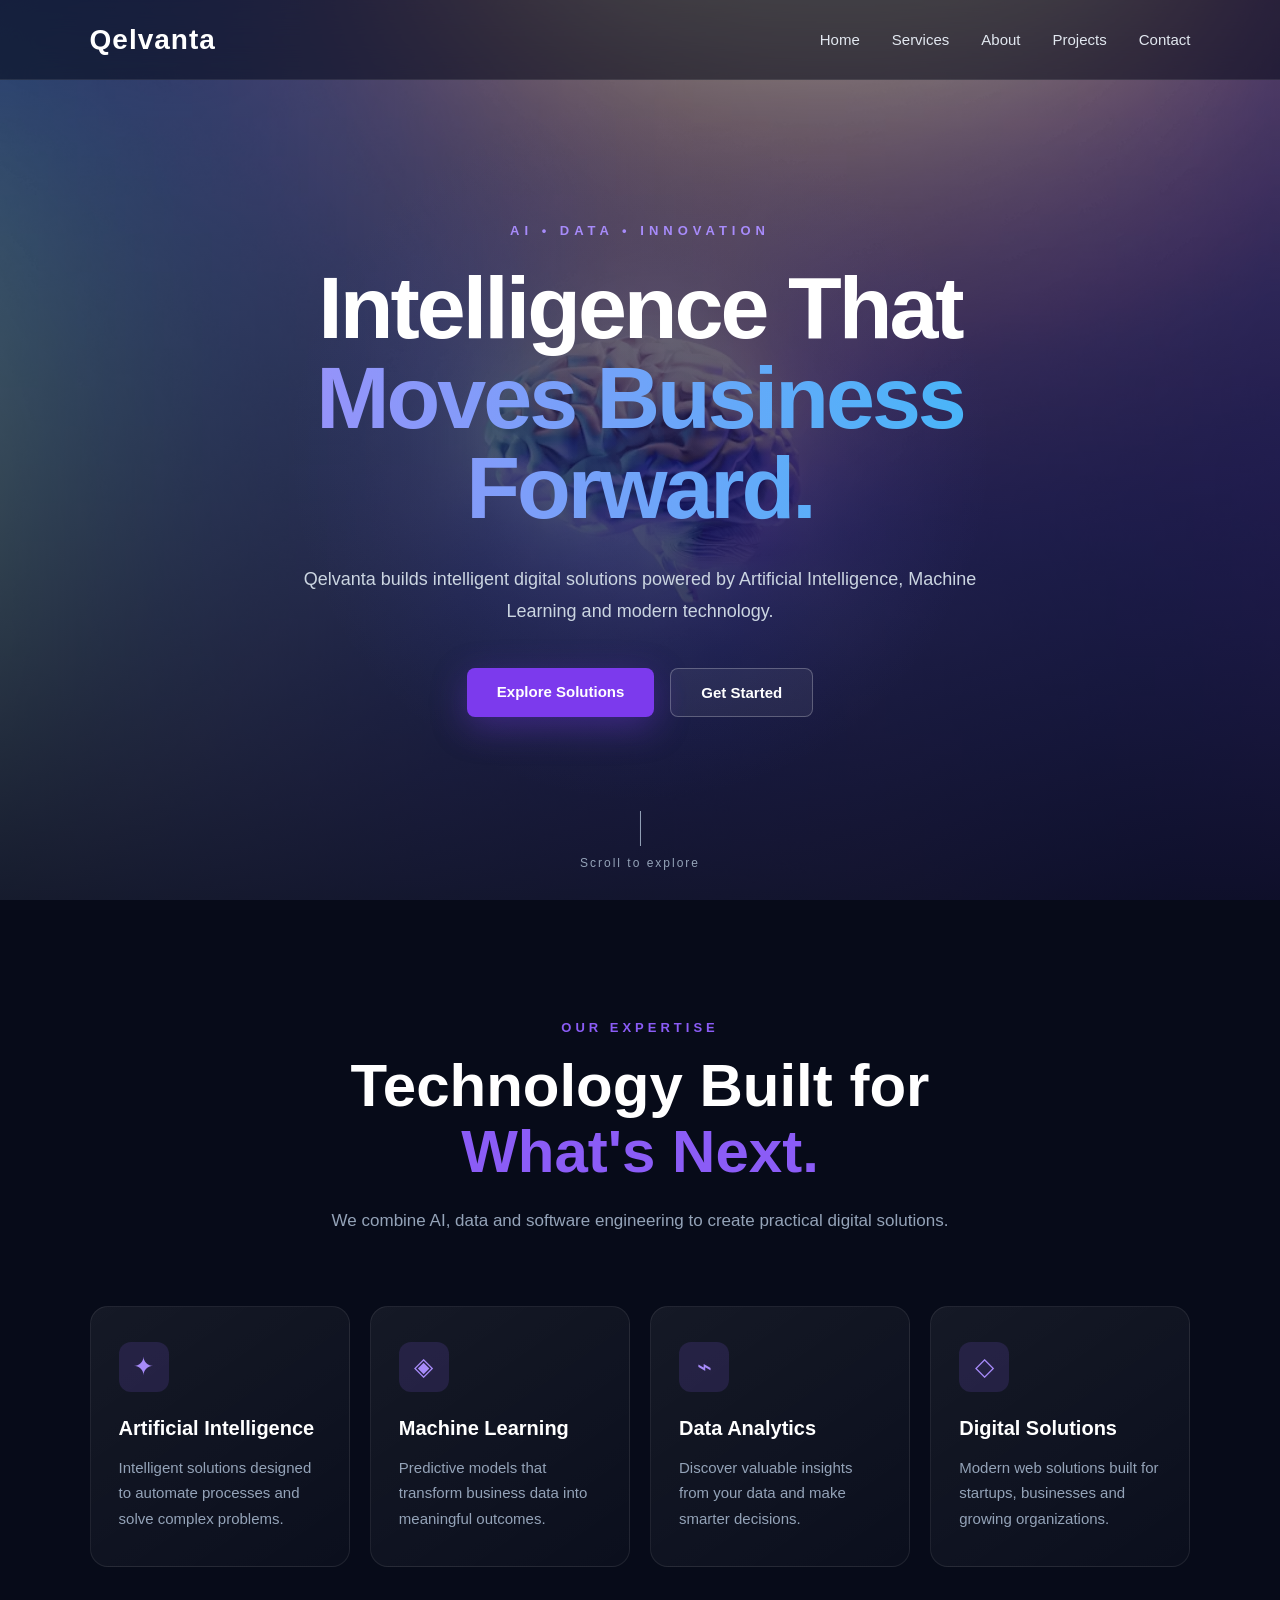
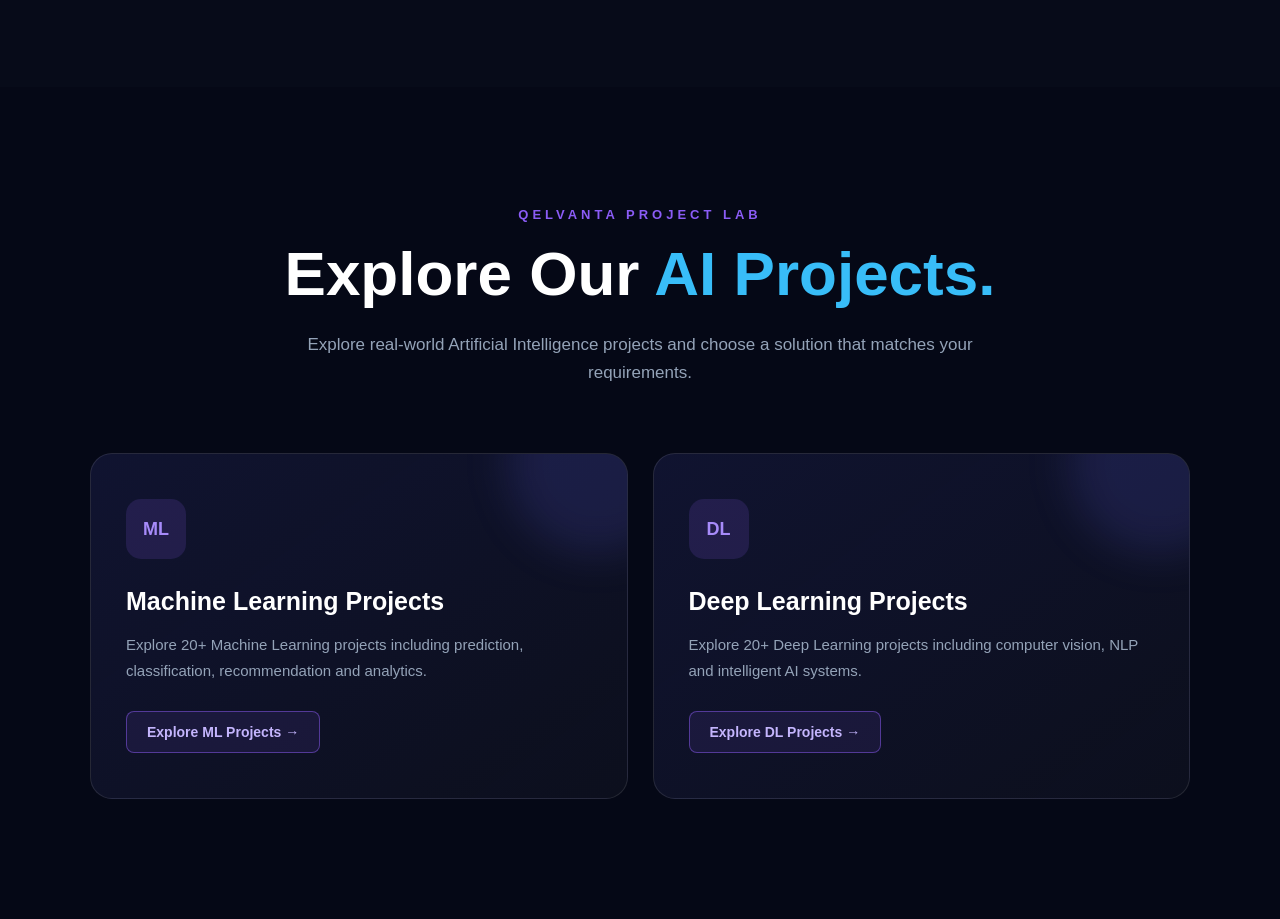
==== index.html @ 884d45b6 "Initial Qelvanta AI project" ====
<!DOCTYPE html>
<html lang="en">
<head>
    <meta charset="UTF-8">
    <meta name="viewport" content="width=device-width, initial-scale=1.0">

    <title>Qelvanta | AI Innovation</title>

    <link rel="stylesheet" href="style.css">
    <script src="script.js"></script>
</head>

<body>

    <!-- NAVBAR -->
    <nav class="navbar">

        <div class="logo">
            Qelvanta
        </div>

        <div class="nav-links">
            <a href="#home">Home</a>
            <a href="#services">Services</a>
            <a href="#about">About</a>
            <a href="#projects">Projects</a>
            <a href="#contact">Contact</a>
        </div>

    </nav>


    <!-- HERO -->
    <section class="hero" id="home">

        <div class="hero-overlay"></div>

        <div class="hero-content">

            <p class="eyebrow">
                AI • DATA • INNOVATION
            </p>

            <h1>
                Intelligence That
                <span>Moves Business Forward.</span>
            </h1>

            <p class="hero-description">
                Qelvanta builds intelligent digital solutions
                powered by Artificial Intelligence, Machine Learning
                and modern technology.
            </p>

            <div class="hero-buttons">

                <a href="#services" class="btn primary">
                    Explore Solutions
                </a>

                <a href="#contact" class="btn secondary">
                    Get Started
                </a>

            </div>

        </div>

        <div class="scroll-indicator">
            <span></span>
            Scroll to explore
        </div>

    </section>


    <!-- SERVICES -->
    <section class="services" id="services">

        <div class="section-heading">

            <p>OUR EXPERTISE</p>

            <h2>
                Technology Built for
                <span>What's Next.</span>
            </h2>

            <p class="section-description">
                We combine AI, data and software engineering
                to create practical digital solutions.
            </p>

        </div>


        <div class="service-grid">

            <div class="service-card">
                <div class="icon">✦</div>

                <h3>Artificial Intelligence</h3>

                <p>
                    Intelligent solutions designed to automate
                    processes and solve complex problems.
                </p>
            </div>


            <div class="service-card">
                <div class="icon">◈</div>

                <h3>Machine Learning</h3>

                <p>
                    Predictive models that transform business
                    data into meaningful outcomes.
                </p>
            </div>


            <div class="service-card">
                <div class="icon">⌁</div>

                <h3>Data Analytics</h3>

                <p>
                    Discover valuable insights from your data
                    and make smarter decisions.
                </p>
            </div>


            <div class="service-card">
                <div class="icon">◇</div>

                <h3>Digital Solutions</h3>

                <p>
                    Modern web solutions built for startups,
                    businesses and growing organizations.
                </p>
            </div>

        </div>

    </section>
<!-- AI PROJECT LAB -->

<section class="project-lab" id="projects">

    <div class="lab-heading">

        <p>QELVANTA PROJECT LAB</p>

        <h2>
            Explore Our
            <span>AI Projects.</span>
        </h2>

        <p class="lab-description">
            Explore real-world Artificial Intelligence projects
            and choose a solution that matches your requirements.
        </p>

    </div>


    <div class="project-category">

        <!-- Machine Learning -->

        <div class="project-box">

            <div class="project-box-icon">
                ML
            </div>

            <h3>Machine Learning Projects</h3>

            <p>
                Explore 20+ Machine Learning projects including
                prediction, classification, recommendation and analytics.
            </p>

            <button class="project-btn" onclick="openProjects('ml')">
                Explore ML Projects →
            </button>

        </div>


        <!-- Deep Learning -->

        <div class="project-box">

            <div class="project-box-icon">
                DL
            </div>

            <h3>Deep Learning Projects</h3>

            <p>
                Explore 20+ Deep Learning projects including
                computer vision, NLP and intelligent AI systems.
            </p>

            <button class="project-btn" onclick="openProjects('dl')">
                Explore DL Projects →
            </button>

        </div>

    </div>

</section>

    <script src="script.js"></script>

</body>
</html>
---- style.css ----
* {
    margin: 0;
    padding: 0;
    box-sizing: border-box;
}

html {
    scroll-behavior: smooth;
}

body {
    font-family: Arial, Helvetica, sans-serif;
    background: #050816;
    color: #ffffff;
}


/* ================= NAVBAR ================= */

.navbar {
    position: fixed;
    top: 0;
    left: 0;

    width: 100%;
    height: 80px;

    padding: 0 7%;

    display: flex;
    justify-content: space-between;
    align-items: center;

    z-index: 1000;

    background: rgba(5, 8, 22, 0.55);
    backdrop-filter: blur(16px);

    border-bottom: 1px solid rgba(255, 255, 255, 0.08);
}

.logo {
    font-size: 28px;
    font-weight: 700;
    letter-spacing: 1px;
}

.nav-links {
    display: flex;
    gap: 32px;
}

.nav-links a {
    color: #e2e8f0;
    text-decoration: none;

    font-size: 15px;

    transition: 0.3s ease;
}

.nav-links a:hover {
    color: #8b5cf6;
}


/* ================= HERO ================= */

.hero {
    position: relative;

    min-height: 100vh;

    display: flex;
    justify-content: center;
    align-items: center;

    text-align: center;

    padding: 120px 20px 80px;

    overflow: hidden;

    background-image: url("ai1.avif");
    background-size: cover;
    background-position: center;
    background-repeat: no-repeat;

    transition: background-image 1.2s ease-in-out;
}


/* Dark overlay */

.hero-overlay {
    position: absolute;

    inset: 0;

    background:
        radial-gradient(
            circle at center,
            rgba(99, 102, 241, 0.18),
            transparent 45%
        ),
        linear-gradient(
            rgba(3, 7, 18, 0.42),
            rgba(3, 7, 18, 0.88)
        );

    z-index: 1;
}


/* Hero content */

.hero-content {
    position: relative;

    z-index: 2;

    max-width: 950px;

    animation: heroAppear 1s ease forwards;
}

.eyebrow {
    margin-bottom: 25px;

    color: #a78bfa;

    font-size: 13px;
    font-weight: 700;

    letter-spacing: 5px;
}

.hero h1 {
    font-size: clamp(48px, 7vw, 88px);

    line-height: 1.02;

    letter-spacing: -3px;

    margin-bottom: 30px;
}

.hero h1 span {
    display: block;

    background: linear-gradient(
        90deg,
        #a78bfa,
        #38bdf8
    );

    -webkit-background-clip: text;
    -webkit-text-fill-color: transparent;
}

.hero-description {
    max-width: 700px;

    margin: auto;

    color: #cbd5e1;

    font-size: 18px;

    line-height: 1.8;
}


/* ================= BUTTONS ================= */

.hero-buttons {
    margin-top: 40px;

    display: flex;
    justify-content: center;

    gap: 16px;

    flex-wrap: wrap;
}

.btn {
    display: inline-block;

    padding: 15px 30px;

    border-radius: 8px;

    text-decoration: none;

    font-size: 15px;
    font-weight: 600;

    transition: 0.3s ease;
}

.primary {
    background: #7c3aed;

    color: white;

    box-shadow:
        0 10px 35px rgba(124, 58, 237, 0.35);
}

.primary:hover {
    transform: translateY(-4px);

    background: #8b5cf6;
}

.secondary {
    color: white;

    border: 1px solid rgba(255, 255, 255, 0.25);

    background: rgba(255, 255, 255, 0.06);

    backdrop-filter: blur(10px);
}

.secondary:hover {
    transform: translateY(-4px);

    background: rgba(255, 255, 255, 0.12);
}


/* ================= SCROLL ================= */

.scroll-indicator {
    position: absolute;

    bottom: 30px;

    left: 50%;

    transform: translateX(-50%);

    z-index: 2;

    color: #94a3b8;

    font-size: 12px;

    letter-spacing: 2px;

    display: flex;

    flex-direction: column;

    align-items: center;

    gap: 10px;
}

.scroll-indicator span {
    width: 1px;

    height: 35px;

    background: #94a3b8;
}


/* ================= SERVICES ================= */

.services {
    padding: 120px 7%;

    background: #070b19;
}

.section-heading {
    max-width: 750px;

    margin: 0 auto 70px;

    text-align: center;
}

.section-heading > p:first-child {
    color: #8b5cf6;

    font-size: 13px;

    font-weight: 700;

    letter-spacing: 4px;

    margin-bottom: 18px;
}

.section-heading h2 {
    font-size: clamp(38px, 5vw, 60px);

    line-height: 1.1;

    margin-bottom: 22px;
}

.section-heading h2 span {
    color: #8b5cf6;
}

.section-description {
    color: #94a3b8;

    font-size: 17px;

    line-height: 1.7;
}


/* Service cards */

.service-grid {
    max-width: 1200px;

    margin: auto;

    display: grid;

    grid-template-columns: repeat(4, 1fr);

    gap: 20px;
}

.service-card {
    padding: 35px 28px;

    min-height: 250px;

    border-radius: 18px;

    background:
        linear-gradient(
            145deg,
            rgba(255,255,255,0.06),
            rgba(255,255,255,0.02)
        );

    border: 1px solid rgba(255,255,255,0.08);

    transition: 0.35s ease;
}

.service-card:hover {
    transform: translateY(-10px);

    border-color: rgba(139, 92, 246, 0.7);

    box-shadow:
        0 20px 60px rgba(0,0,0,0.25);
}

.icon {
    width: 50px;
    height: 50px;

    display: flex;
    justify-content: center;
    align-items: center;

    margin-bottom: 25px;

    border-radius: 12px;

    background: rgba(139, 92, 246, 0.15);

    color: #a78bfa;

    font-size: 25px;
}

.service-card h3 {
    font-size: 20px;

    margin-bottom: 15px;
}

.service-card p {
    color: #94a3b8;

    font-size: 15px;

    line-height: 1.7;
}


/* ================= ANIMATION ================= */

@keyframes heroAppear {

    from {
        opacity: 0;
        transform: translateY(30px);
    }

    to {
        opacity: 1;
        transform: translateY(0);
    }
}


/* ================= TABLET ================= */

@media (max-width: 950px) {

    .service-grid {
        grid-template-columns: repeat(2, 1fr);
    }

}


/* ================= MOBILE ================= */

@media (max-width: 650px) {

    .navbar {
        height: 70px;

        padding: 0 5%;
    }

    .logo {
        font-size: 23px;
    }

    .nav-links {
        gap: 12px;
    }

    .nav-links a {
        font-size: 12px;
    }

    .hero {
        padding-left: 15px;
        padding-right: 15px;
    }

    .eyebrow {
        font-size: 10px;

        letter-spacing: 3px;
    }

    .hero h1 {
        letter-spacing: -1.5px;
    }

    .hero-description {
        font-size: 15px;
    }

    .service-grid {
        grid-template-columns: 1fr;
    }

    .services {
        padding: 90px 5%;
    }

}
/* ================= AI PROJECT LAB ================= */

.project-lab {
    padding: 120px 7%;
    background: #050816;
}

.lab-heading {
    max-width: 760px;
    margin: 0 auto 65px;
    text-align: center;
}

.lab-heading > p:first-child {
    color: #8b5cf6;
    font-size: 13px;
    font-weight: 700;
    letter-spacing: 4px;
    margin-bottom: 18px;
}

.lab-heading h2 {
    font-size: clamp(40px, 5vw, 62px);
    line-height: 1.1;
    margin-bottom: 22px;
}

.lab-heading h2 span {
    color: #38bdf8;
}

.lab-description {
    color: #94a3b8;
    font-size: 17px;
    line-height: 1.7;
}

.project-category {
    max-width: 1100px;
    margin: auto;

    display: grid;
    grid-template-columns: repeat(2, 1fr);
    gap: 25px;
}

.project-box {
    position: relative;

    padding: 45px 35px;

    min-height: 330px;

    border-radius: 22px;

    background:
        linear-gradient(
            145deg,
            rgba(99, 102, 241, 0.12),
            rgba(255, 255, 255, 0.03)
        );

    border: 1px solid rgba(255, 255, 255, 0.1);

    overflow: hidden;

    transition: 0.4s ease;
}

.project-box::before {
    content: "";

    position: absolute;

    width: 180px;
    height: 180px;

    top: -80px;
    right: -60px;

    border-radius: 50%;

    background: rgba(99, 102, 241, 0.15);

    filter: blur(20px);
}

.project-box:hover {
    transform: translateY(-10px);

    border-color: rgba(139, 92, 246, 0.7);

    box-shadow:
        0 25px 70px rgba(0, 0, 0, 0.35);
}

.project-box-icon {
    position: relative;

    width: 60px;
    height: 60px;

    display: flex;
    justify-content: center;
    align-items: center;

    margin-bottom: 28px;

    border-radius: 15px;

    background: rgba(139, 92, 246, 0.15);

    color: #a78bfa;

    font-size: 18px;
    font-weight: 700;
}

.project-box h3 {
    position: relative;

    font-size: 25px;

    margin-bottom: 16px;
}

.project-box p {
    position: relative;

    max-width: 470px;

    color: #94a3b8;

    font-size: 15px;

    line-height: 1.7;

    margin-bottom: 28px;
}

.project-btn {
    position: relative;

    padding: 12px 20px;

    border: 1px solid rgba(139, 92, 246, 0.5);

    border-radius: 8px;

    background: rgba(139, 92, 246, 0.1);

    color: #c4b5fd;

    font-size: 14px;
    font-weight: 600;

    cursor: pointer;

    transition: 0.3s ease;
}

.project-btn:hover {
    background: #7c3aed;
    color: white;

    transform: translateX(5px);
}


/* Mobile */

@media (max-width: 700px) {

    .project-lab {
        padding: 90px 5%;
    }

    .project-category {
        grid-template-columns: 1fr;
    }

    .project-box {
        padding: 35px 25px;
    }

}

/* ================= PROJECT LIST MODAL ================= */

.project-modal,
.project-details-modal {
    position: fixed;
    inset: 0;

    z-index: 9999;

    display: flex;
    justify-content: center;
    align-items: center;

    padding: 25px;

    background: rgba(2, 6, 23, 0.82);

    backdrop-filter: blur(12px);

    overflow-y: auto;
}


/* Project List */

.project-modal-content {
    width: min(900px, 100%);

    max-height: 85vh;

    padding: 45px;

    overflow-y: auto;

    border-radius: 24px;

    background: #080d20;

    border: 1px solid rgba(255, 255, 255, 0.1);

    box-shadow:
        0 30px 100px rgba(0, 0, 0, 0.5);
}


.modal-label {
    color: #8b5cf6;

    font-size: 12px;

    font-weight: 700;

    letter-spacing: 4px;

    margin-bottom: 15px;
}


.project-modal-content h2,
.project-details-content h2 {

    font-size: clamp(32px, 5vw, 48px);

    margin-bottom: 35px;
}


/* Project List Items */

.project-list {
    display: grid;

    grid-template-columns: 1fr 1fr;

    gap: 12px;
}


.project-item {

    display: flex;

    align-items: center;

    gap: 15px;

    width: 100%;

    padding: 17px 18px;

    border: 1px solid rgba(255, 255, 255, 0.08);

    border-radius: 12px;

    background: rgba(255, 255, 255, 0.03);

    color: white;

    text-align: left;

    cursor: pointer;

    transition: 0.3s ease;
}


.project-item span {
    color: #8b5cf6;

    font-size: 12px;

    font-weight: 700;
}


.project-item strong {
    flex: 1;

    font-size: 14px;
}


.project-item b {
    color: #94a3b8;

    transition: 0.3s ease;
}


.project-item:hover {

    transform: translateX(5px);

    border-color: rgba(139, 92, 246, 0.6);

    background: rgba(139, 92, 246, 0.1);
}


.project-item:hover b {
    color: #a78bfa;

    transform: translateX(4px);
}


/* ================= PROJECT DETAILS ================= */

.project-details-content {

    position: relative;

    width: min(700px, 100%);

    padding: 45px;

    border-radius: 24px;

    background: #080d20;

    border: 1px solid rgba(255, 255, 255, 0.1);

    box-shadow:
        0 30px 100px rgba(0, 0, 0, 0.5);
}


.project-details-content h2 {

    color: white;

    line-height: 1.15;
}


.detail-block {

    padding: 18px 0;

    border-bottom: 1px solid rgba(255, 255, 255, 0.07);
}


.detail-block h3 {

    margin-bottom: 8px;

    color: #c4b5fd;

    font-size: 15px;
}


.detail-block p {

    color: #94a3b8;

    font-size: 14px;

    line-height: 1.7;

    margin: 0;
}


/* Close Button */

.close-projects {

    position: absolute;

    top: 18px;

    right: 20px;

    width: 40px;

    height: 40px;

    border: 1px solid rgba(255, 255, 255, 0.1);

    border-radius: 50%;

    background: rgba(255, 255, 255, 0.05);

    color: white;

    font-size: 24px;

    cursor: pointer;

    transition: 0.3s ease;
}


.close-projects:hover {

    background: #7c3aed;

    transform: rotate(90deg);
}


/* Request Button */

.request-project-btn {

    width: 100%;

    margin-top: 30px;

    padding: 15px 20px;

    border: none;

    border-radius: 10px;

    background: linear-gradient(
        135deg,
        #7c3aed,
        #2563eb
    );

    color: white;

    font-size: 15px;

    font-weight: 700;

    cursor: pointer;

    transition: 0.3s ease;
}


.request-project-btn:hover {

    transform: translateY(-3px);

    box-shadow:
        0 12px 30px rgba(124, 58, 237, 0.3);
}


/* ================= MOBILE ================= */

@media (max-width: 700px) {

    .project-modal-content,
    .project-details-content {

        padding: 30px 22px;

    }

    .project-list {

        grid-template-columns: 1fr;

    }

    .project-modal-content h2,
    .project-details-content h2 {

        font-size: 32px;

        padding-right: 25px;

    }

}

/* ================= PROJECT REQUEST FORM ================= */

.request-modal {
    position: fixed;
    inset: 0;
    z-index: 10000;

    display: flex;
    justify-content: center;
    align-items: center;

    padding: 25px;

    background: rgba(2, 6, 23, 0.86);

    backdrop-filter: blur(14px);

    overflow-y: auto;
}


.request-content {
    position: relative;

    width: min(600px, 100%);

    padding: 45px;

    border-radius: 24px;

    background: #080d20;

    border: 1px solid rgba(255, 255, 255, 0.1);

    box-shadow:
        0 30px 100px rgba(0, 0, 0, 0.55);
}


.request-content h2 {
    color: white;

    font-size: 38px;

    margin-bottom: 12px;
}


.request-intro {
    color: #94a3b8;

    font-size: 14px;

    line-height: 1.7;

    margin-bottom: 30px;
}


.request-content form {
    display: flex;

    flex-direction: column;

    gap: 9px;
}


.request-content label {
    margin-top: 12px;

    color: #cbd5e1;

    font-size: 13px;

    font-weight: 600;
}


.request-content input,
.request-content textarea {
    width: 100%;

    box-sizing: border-box;

    padding: 14px 15px;

    border: 1px solid rgba(255, 255, 255, 0.1);

    border-radius: 10px;

    outline: none;

    background: rgba(255, 255, 255, 0.04);

    color: white;

    font-family: inherit;

    font-size: 14px;

    transition: 0.3s ease;
}


.request-content input:focus,
.request-content textarea:focus {
    border-color: #8b5cf6;

    background: rgba(139, 92, 246, 0.06);

    box-shadow:
        0 0 0 3px rgba(139, 92, 246, 0.08);
}


.request-content input[readonly] {
    color: #a78bfa;

    background: rgba(139, 92, 246, 0.07);

    cursor: not-allowed;
}


.request-content textarea {
    min-height: 120px;

    resize: vertical;
}


.submit-request-btn {
    margin-top: 25px;

    padding: 15px 20px;

    border: none;

    border-radius: 10px;

    background: linear-gradient(
        135deg,
        #7c3aed,
        #2563eb
    );

    color: white;

    font-size: 15px;

    font-weight: 700;

    cursor: pointer;

    transition: 0.3s ease;
}


.submit-request-btn:hover {
    transform: translateY(-3px);

    box-shadow:
        0 12px 30px rgba(124, 58, 237, 0.35);
}


/* ================= MOBILE ================= */

@media (max-width: 600px) {

    .request-content {
        padding: 30px 22px;
    }

    .request-content h2 {
        font-size: 30px;
    }

}
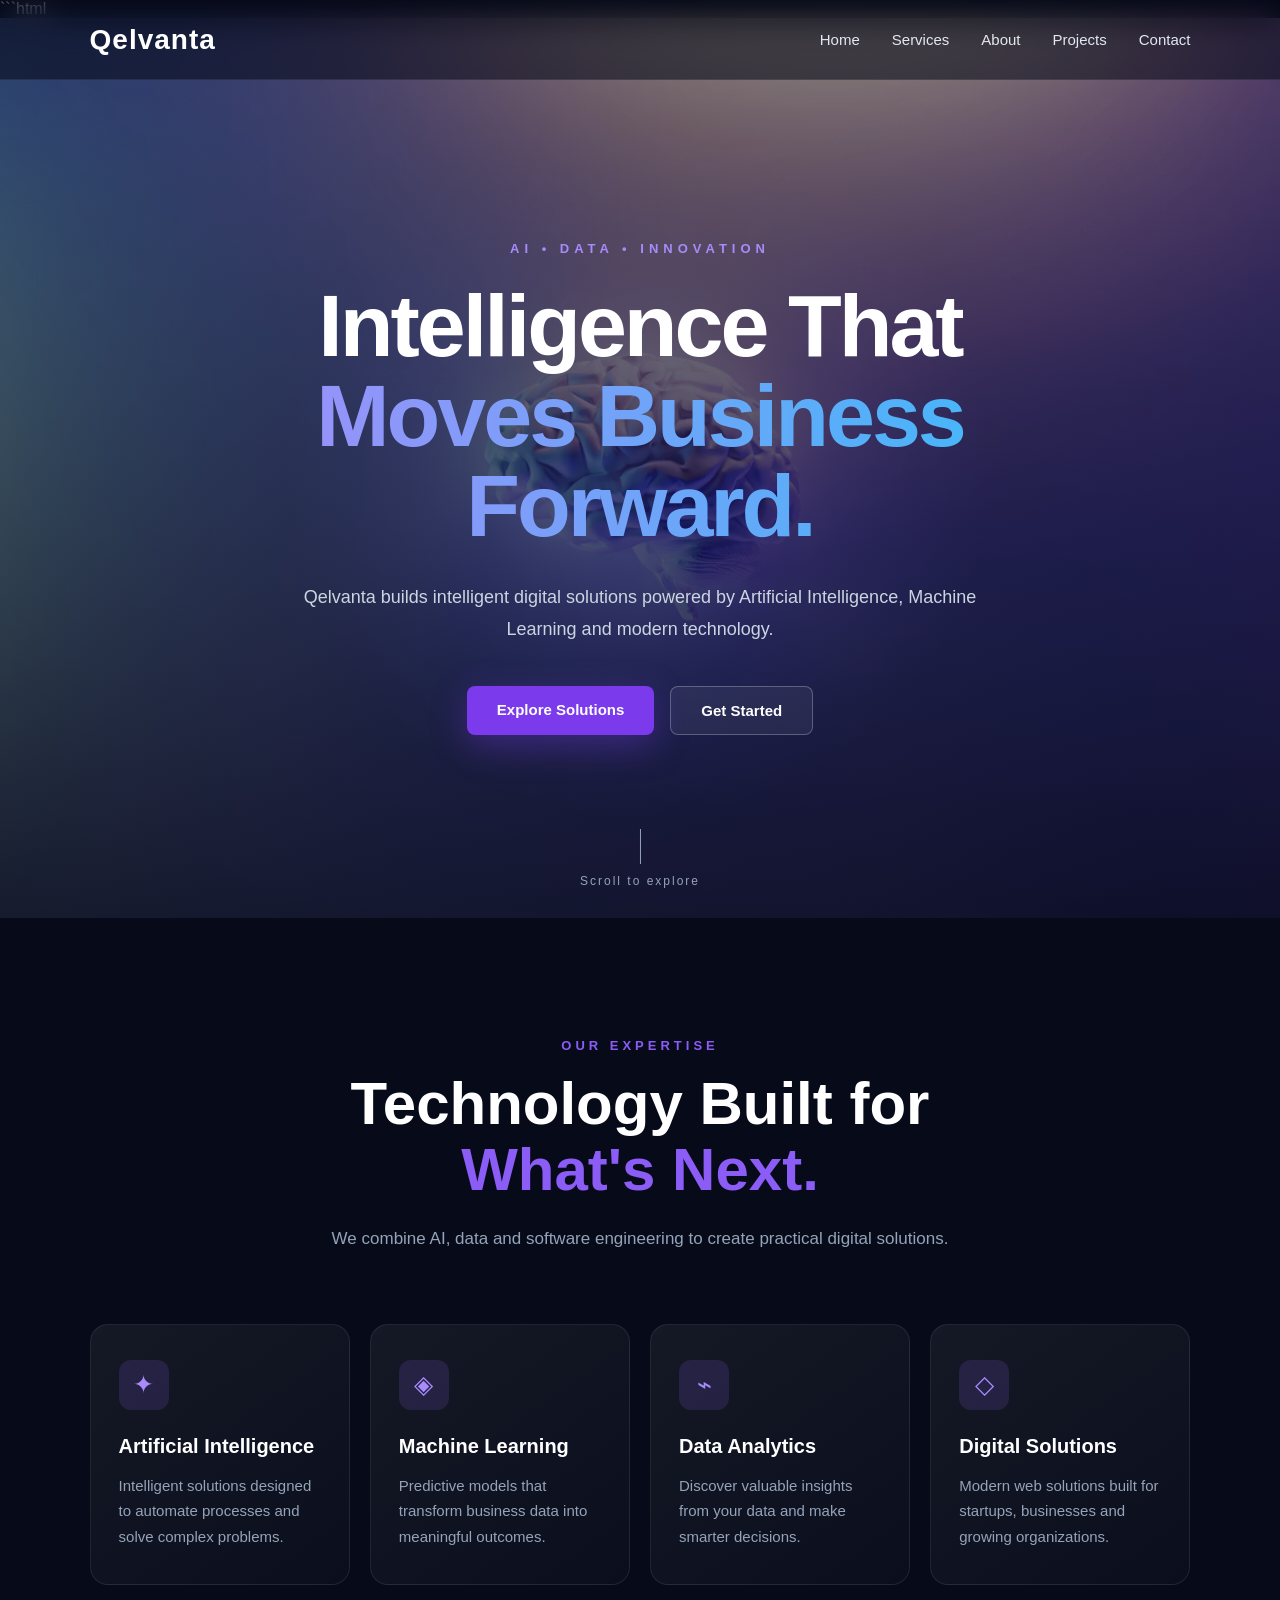
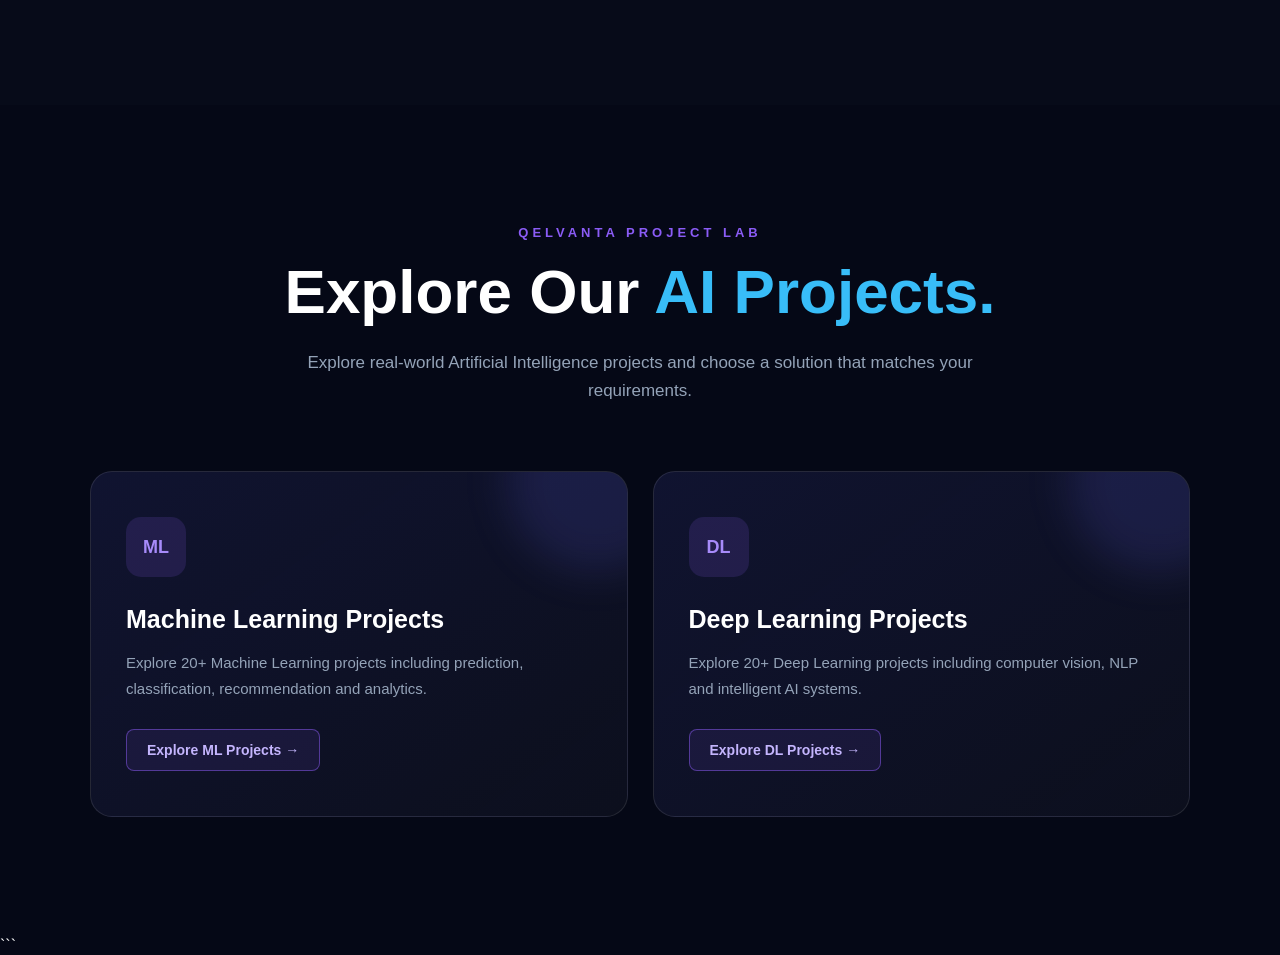
==== commit 13378140: "Fix JavaScript project request" ====
--- a/index.html
+++ b/index.html
@@ -1,18 +1,26 @@
+```html
 <!DOCTYPE html>
 <html lang="en">
+
 <head>
+
     <meta charset="UTF-8">
+
     <meta name="viewport" content="width=device-width, initial-scale=1.0">
 
     <title>Qelvanta | AI Innovation</title>
 
     <link rel="stylesheet" href="style.css">
-    <script src="script.js"></script>
+
+    <!-- Load JavaScript after HTML is parsed -->
+    <script src="script.js" defer></script>
+
 </head>
 
 <body>
 
     <!-- NAVBAR -->
+
     <nav class="navbar">
 
         <div class="logo">
@@ -20,17 +28,24 @@
         </div>
 
         <div class="nav-links">
+
             <a href="#home">Home</a>
+
             <a href="#services">Services</a>
+
             <a href="#about">About</a>
+
             <a href="#projects">Projects</a>
+
             <a href="#contact">Contact</a>
+
         </div>
 
     </nav>
 
 
     <!-- HERO -->
+
     <section class="hero" id="home">
 
         <div class="hero-overlay"></div>
@@ -67,14 +82,18 @@
         </div>
 
         <div class="scroll-indicator">
+
             <span></span>
+
             Scroll to explore
+
         </div>
 
     </section>
 
 
     <!-- SERVICES -->
+
     <section class="services" id="services">
 
         <div class="section-heading">
@@ -97,6 +116,7 @@
         <div class="service-grid">
 
             <div class="service-card">
+
                 <div class="icon">✦</div>
 
                 <h3>Artificial Intelligence</h3>
@@ -105,10 +125,12 @@
                     Intelligent solutions designed to automate
                     processes and solve complex problems.
                 </p>
-            </div>
-
-
-            <div class="service-card">
+
+            </div>
+
+
+            <div class="service-card">
+
                 <div class="icon">◈</div>
 
                 <h3>Machine Learning</h3>
@@ -117,10 +139,12 @@
                     Predictive models that transform business
                     data into meaningful outcomes.
                 </p>
-            </div>
-
-
-            <div class="service-card">
+
+            </div>
+
+
+            <div class="service-card">
+
                 <div class="icon">⌁</div>
 
                 <h3>Data Analytics</h3>
@@ -129,10 +153,12 @@
                     Discover valuable insights from your data
                     and make smarter decisions.
                 </p>
-            </div>
-
-
-            <div class="service-card">
+
+            </div>
+
+
+            <div class="service-card">
+
                 <div class="icon">◇</div>
 
                 <h3>Digital Solutions</h3>
@@ -141,82 +167,96 @@
                     Modern web solutions built for startups,
                     businesses and growing organizations.
                 </p>
+
             </div>
 
         </div>
 
     </section>
-<!-- AI PROJECT LAB -->
-
-<section class="project-lab" id="projects">
-
-    <div class="lab-heading">
-
-        <p>QELVANTA PROJECT LAB</p>
-
-        <h2>
-            Explore Our
-            <span>AI Projects.</span>
-        </h2>
-
-        <p class="lab-description">
-            Explore real-world Artificial Intelligence projects
-            and choose a solution that matches your requirements.
-        </p>
-
-    </div>
-
-
-    <div class="project-category">
-
-        <!-- Machine Learning -->
-
-        <div class="project-box">
-
-            <div class="project-box-icon">
-                ML
-            </div>
-
-            <h3>Machine Learning Projects</h3>
-
-            <p>
-                Explore 20+ Machine Learning projects including
-                prediction, classification, recommendation and analytics.
-            </p>
-
-            <button class="project-btn" onclick="openProjects('ml')">
-                Explore ML Projects →
-            </button>
-
-        </div>
-
-
-        <!-- Deep Learning -->
-
-        <div class="project-box">
-
-            <div class="project-box-icon">
-                DL
-            </div>
-
-            <h3>Deep Learning Projects</h3>
-
-            <p>
-                Explore 20+ Deep Learning projects including
-                computer vision, NLP and intelligent AI systems.
-            </p>
-
-            <button class="project-btn" onclick="openProjects('dl')">
-                Explore DL Projects →
-            </button>
-
-        </div>
-
-    </div>
-
-</section>
-
-    <script src="script.js"></script>
+
+
+    <!-- AI PROJECT LAB -->
+
+    <section class="project-lab" id="projects">
+
+        <div class="lab-heading">
+
+            <p>QELVANTA PROJECT LAB</p>
+
+            <h2>
+                Explore Our
+                <span>AI Projects.</span>
+            </h2>
+
+            <p class="lab-description">
+                Explore real-world Artificial Intelligence projects
+                and choose a solution that matches your requirements.
+            </p>
+
+        </div>
+
+
+        <div class="project-category">
+
+
+            <!-- Machine Learning -->
+
+            <div class="project-box">
+
+                <div class="project-box-icon">
+                    ML
+                </div>
+
+                <h3>Machine Learning Projects</h3>
+
+                <p>
+                    Explore 20+ Machine Learning projects including
+                    prediction, classification, recommendation and analytics.
+                </p>
+
+                <button
+                    class="project-btn"
+                    onclick="openProjects('ml')">
+
+                    Explore ML Projects →
+
+                </button>
+
+            </div>
+
+
+            <!-- Deep Learning -->
+
+            <div class="project-box">
+
+                <div class="project-box-icon">
+                    DL
+                </div>
+
+                <h3>Deep Learning Projects</h3>
+
+                <p>
+                    Explore 20+ Deep Learning projects including
+                    computer vision, NLP and intelligent AI systems.
+                </p>
+
+                <button
+                    class="project-btn"
+                    onclick="openProjects('dl')">
+
+                    Explore DL Projects →
+
+                </button>
+
+            </div>
+
+
+        </div>
+
+    </section>
+
 
 </body>
-</html>+
+</html>
+```
--- a/style.css
+++ b/style.css
@@ -1148,4 +1148,19 @@
         font-size: 30px;
     }
 
+}
+.request-project-btn,
+.submit-request-btn {
+    transition: transform 0.15s ease, box-shadow 0.15s ease;
+    cursor: pointer;
+}
+
+.request-project-btn:hover,
+.submit-request-btn:hover {
+    transform: translateY(-2px);
+}
+
+.request-project-btn:active,
+.submit-request-btn:active {
+    transform: scale(0.96);
 }
